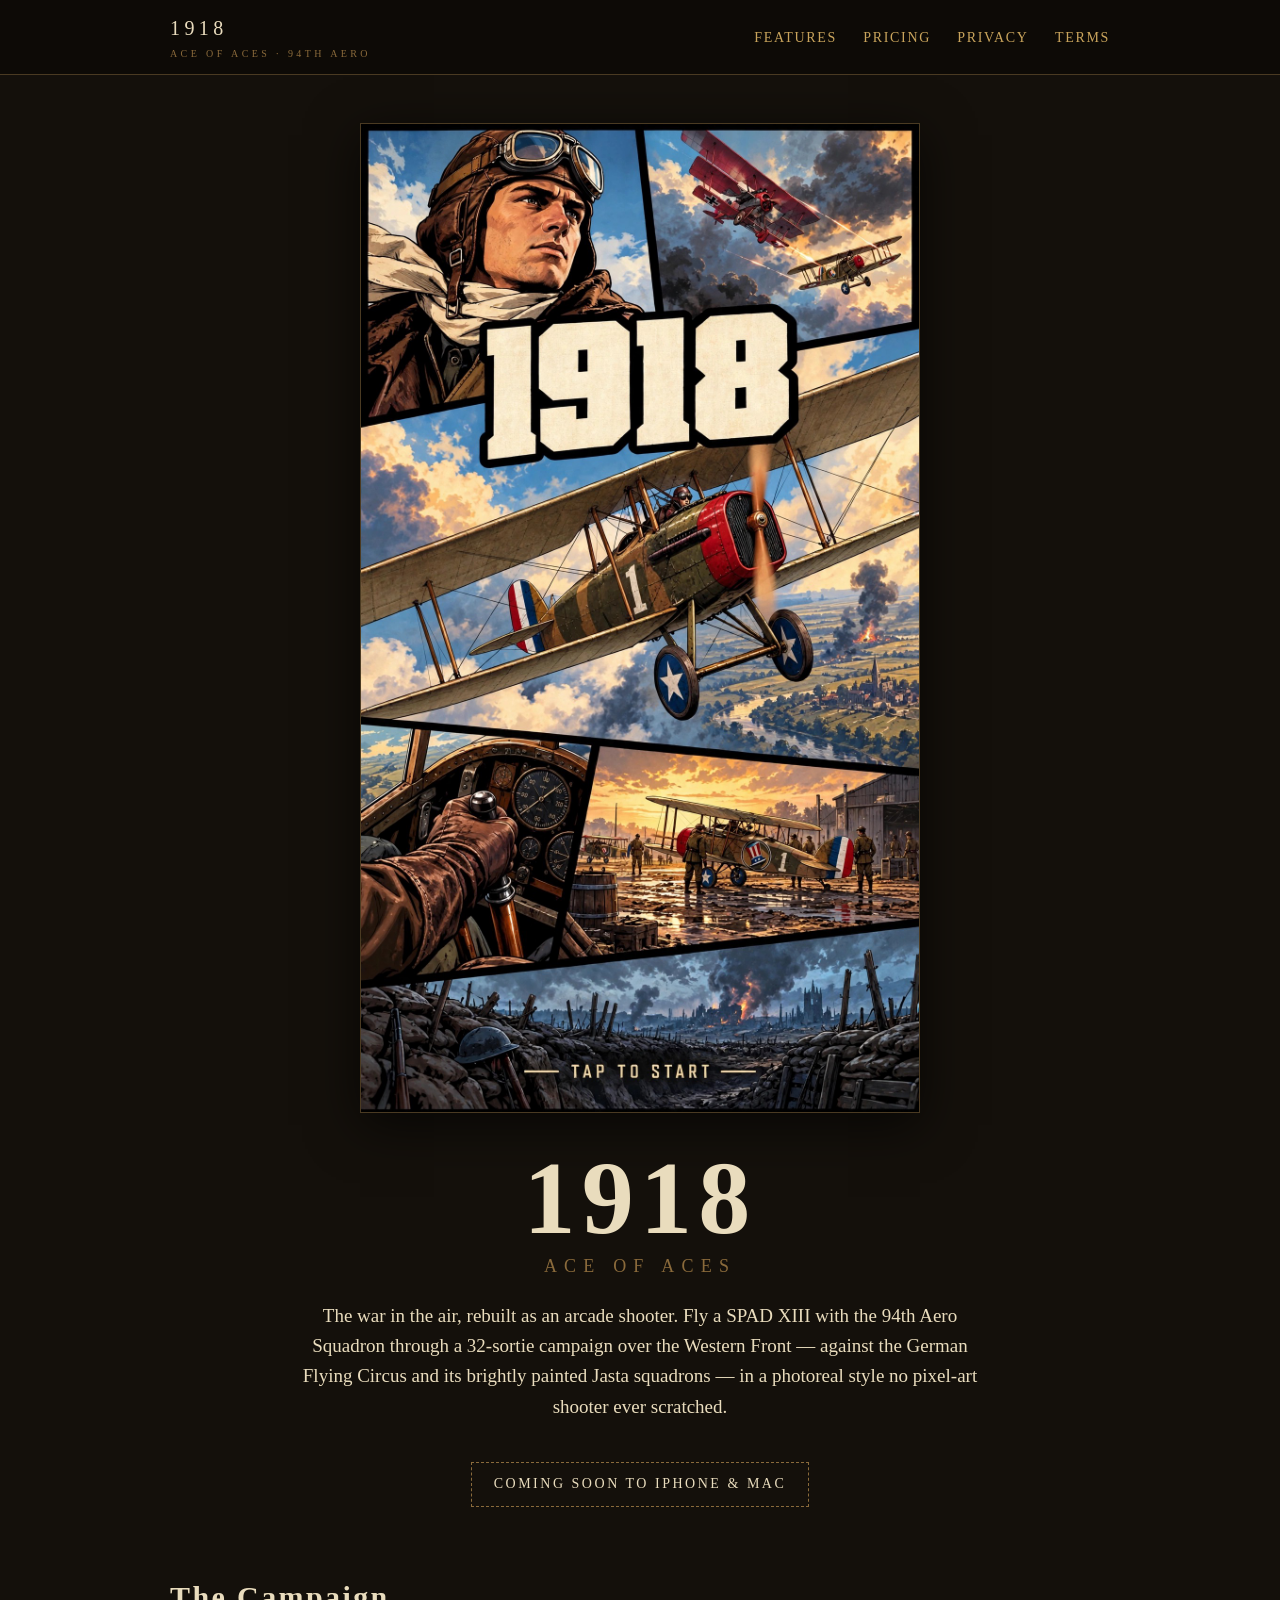
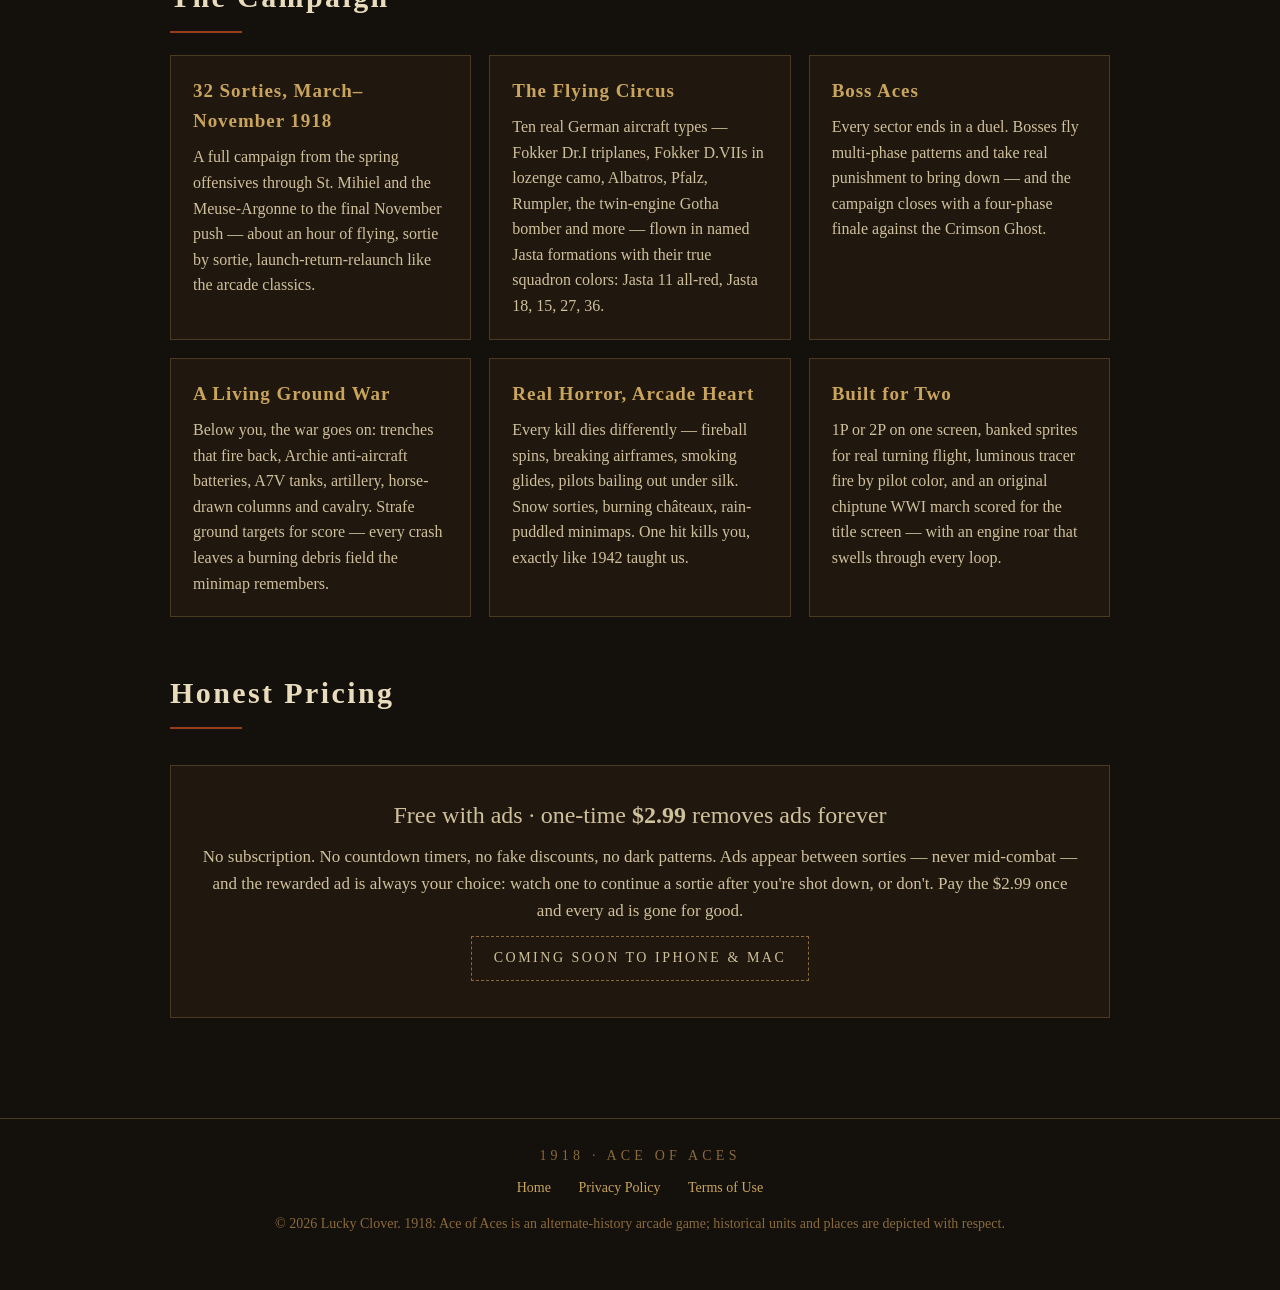
==== index.html @ 44a442b6 "1918 marketing site: landing, privacy, terms" ====
<!DOCTYPE html>
<html lang="en">
<head>
<meta charset="utf-8">
<meta name="viewport" content="width=device-width, initial-scale=1">
<title>1918: Ace of Aces — WWI Arcade Shooter for iPhone &amp; Mac</title>
<meta name="description" content="1918: Ace of Aces is a photoreal WWI arcade shooter: a 32-sortie campaign over the Western Front, the German Flying Circus's Jasta squadrons, and an original chiptune march. Free with ads; one-time $2.99 removes ads forever. Coming soon to iPhone &amp; Mac.">
<link rel="stylesheet" href="style.css">
</head>
<body>

<header class="site-header">
  <div class="wrap">
    <a class="brand" href="index.html">1918<small>ACE OF ACES · 94TH AERO</small></a>
    <nav class="main">
      <a href="#features">Features</a>
      <a href="#pricing">Pricing</a>
      <a href="privacy.html">Privacy</a>
      <a href="terms.html">Terms</a>
    </nav>
  </div>
</header>

<main class="wrap">

  <div class="hero">
    <img class="hero-art" src="images/title-comic-panels.jpg" alt="1918: Ace of Aces title art — a SPAD XIII over the Western Front, comic-panel poster">
    <h1>1918</h1>
    <p class="sub">Ace of Aces</p>
    <p class="pitch">The war in the air, rebuilt as an arcade shooter. Fly a SPAD XIII
    with the 94th Aero Squadron through a 32-sortie campaign over the Western Front —
    against the German Flying Circus and its brightly painted Jasta squadrons —
    in a photoreal style no pixel-art shooter ever scratched.</p>
    <p class="coming-soon">Coming soon to iPhone &amp; Mac</p>
  </div>

  <section class="block" id="features">
    <h2 class="sec">The Campaign</h2>
    <div class="sec-rule"></div>
    <div class="features">
      <div class="feature">
        <h3>32 Sorties, March–November 1918</h3>
        <p>A full campaign from the spring offensives through St. Mihiel and the
        Meuse-Argonne to the final November push — about an hour of flying, sortie
        by sortie, launch-return-relaunch like the arcade classics.</p>
      </div>
      <div class="feature">
        <h3>The Flying Circus</h3>
        <p>Ten real German aircraft types — Fokker Dr.I triplanes, Fokker D.VIIs in
        lozenge camo, Albatros, Pfalz, Rumpler, the twin-engine Gotha bomber and
        more — flown in named Jasta formations with their true squadron colors:
        Jasta 11 all-red, Jasta 18, 15, 27, 36.</p>
      </div>
      <div class="feature">
        <h3>Boss Aces</h3>
        <p>Every sector ends in a duel. Bosses fly multi-phase patterns and take
        real punishment to bring down — and the campaign closes with a four-phase
        finale against the Crimson Ghost.</p>
      </div>
      <div class="feature">
        <h3>A Living Ground War</h3>
        <p>Below you, the war goes on: trenches that fire back, Archie anti-aircraft
        batteries, A7V tanks, artillery, horse-drawn columns and cavalry. Strafe
        ground targets for score — every crash leaves a burning debris field the
        minimap remembers.</p>
      </div>
      <div class="feature">
        <h3>Real Horror, Arcade Heart</h3>
        <p>Every kill dies differently — fireball spins, breaking airframes,
        smoking glides, pilots bailing out under silk. Snow sorties, burning
        châteaux, rain-puddled minimaps. One hit kills you, exactly like 1942
        taught us.</p>
      </div>
      <div class="feature">
        <h3>Built for Two</h3>
        <p>1P or 2P on one screen, banked sprites for real turning flight, luminous
        tracer fire by pilot color, and an original chiptune WWI march scored for
        the title screen — with an engine roar that swells through every loop.</p>
      </div>
    </div>
  </section>

  <section class="block" id="pricing">
    <h2 class="sec">Honest Pricing</h2>
    <div class="sec-rule"></div>
    <div class="pricing">
      <p class="price-line">Free with ads · one-time <strong>$2.99</strong> removes ads forever</p>
      <p>No subscription. No countdown timers, no fake discounts, no dark patterns.
      Ads appear between sorties — never mid-combat — and the rewarded ad is always
      your choice: watch one to continue a sortie after you're shot down, or don't.
      Pay the $2.99 once and every ad is gone for good.</p>
      <p class="coming-soon">Coming soon to iPhone &amp; Mac</p>
    </div>
  </section>

</main>

<footer class="site-footer">
  <div class="wrap">
    <div class="foot-brand">1918 · Ace of Aces</div>
    <a href="index.html">Home</a>
    <a href="privacy.html">Privacy Policy</a>
    <a href="terms.html">Terms of Use</a>
    <p>© 2026 Lucky Clover. 1918: Ace of Aces is an alternate-history arcade game;
    historical units and places are depicted with respect.</p>
  </div>
</footer>

</body>
</html>
---- style.css ----
/* 1918: Ace of Aces — marketing & legal site
   WWI sepia / aged-paper identity, squadron type, single stylesheet. */

:root {
  --ink: #221a10;
  --paper: #e9dcbd;
  --paper-dark: #d9c79c;
  --sepia: #8a6a3b;
  --rust: #9a3b1e;
  --bg: #14100b;
  --panel: #20180f;
  --line: #4a3a22;
  --gold: #c9a45c;
}

* { box-sizing: border-box; }

html { scroll-behavior: smooth; }

body {
  margin: 0;
  background: var(--bg);
  color: var(--paper);
  font-family: "Iowan Old Style", "Palatino Linotype", Palatino, Georgia, serif;
  line-height: 1.6;
  font-size: 17px;
}

a { color: var(--gold); }
a:hover { color: var(--paper); }

.wrap {
  max-width: 980px;
  margin: 0 auto;
  padding: 0 20px;
}

/* ---------- header ---------- */

.site-header {
  border-bottom: 1px solid var(--line);
  background: #0d0a06;
  position: sticky;
  top: 0;
  z-index: 10;
}

.site-header .wrap {
  display: flex;
  align-items: center;
  justify-content: space-between;
  padding-top: 12px;
  padding-bottom: 12px;
}

.brand {
  font-family: "Big Caslon", "Book Antiqua", Georgia, serif;
  letter-spacing: 0.22em;
  font-size: 20px;
  color: var(--paper);
  text-decoration: none;
}

.brand small {
  display: block;
  font-size: 10px;
  letter-spacing: 0.34em;
  color: var(--sepia);
  margin-top: 2px;
}

nav.main a {
  margin-left: 22px;
  text-decoration: none;
  font-size: 14px;
  letter-spacing: 0.12em;
  text-transform: uppercase;
}

/* ---------- hero ---------- */

.hero {
  text-align: center;
  padding: 48px 0 8px;
}

.hero-art {
  max-width: 560px;
  width: 100%;
  height: auto;
  border: 1px solid var(--line);
  box-shadow: 0 12px 48px rgba(0, 0, 0, 0.65);
}

.hero h1 {
  font-size: clamp(52px, 11vw, 104px);
  line-height: 0.95;
  margin: 28px 0 4px;
  letter-spacing: 0.06em;
  color: var(--paper);
}

.hero .sub {
  letter-spacing: 0.4em;
  font-size: clamp(13px, 2.6vw, 18px);
  color: var(--sepia);
  text-transform: uppercase;
  margin: 0 0 20px;
}

.hero .pitch {
  max-width: 680px;
  margin: 0 auto 26px;
  font-size: 19px;
}

/* ---------- buttons ---------- */

.btn {
  display: inline-block;
  background: var(--rust);
  color: #f5ead0;
  text-decoration: none;
  padding: 14px 30px;
  border: 1px solid #c0562f;
  letter-spacing: 0.14em;
  text-transform: uppercase;
  font-size: 15px;
}

.btn:hover { background: #b0481f; color: #fff; }

.btn.ghost {
  background: transparent;
  border-color: var(--sepia);
  color: var(--paper);
}

/* ---------- sections ---------- */

section.block { padding: 44px 0 8px; }

h2.sec {
  font-size: 30px;
  letter-spacing: 0.08em;
  margin: 0 0 6px;
  color: var(--paper);
}

.sec-rule {
  width: 72px;
  height: 2px;
  background: var(--rust);
  margin: 10px 0 22px;
}

.features {
  display: grid;
  grid-template-columns: repeat(auto-fit, minmax(260px, 1fr));
  gap: 18px;
}

.feature {
  background: var(--panel);
  border: 1px solid var(--line);
  padding: 20px 22px;
}

.feature h3 {
  margin: 0 0 8px;
  font-size: 19px;
  letter-spacing: 0.05em;
  color: var(--gold);
}

.feature p { margin: 0; font-size: 16px; color: #cfc09c; }

/* ---------- pricing / CTA ---------- */

.pricing {
  background: var(--panel);
  border: 1px solid var(--line);
  padding: 30px 28px;
  text-align: center;
  margin: 36px 0;
}

.pricing .price-line {
  font-size: 24px;
  margin: 0 0 8px;
}

.pricing p { margin: 6px 0; color: #cfc09c; }

.coming-soon {
  display: inline-block;
  margin-top: 14px;
  padding: 10px 22px;
  border: 1px dashed var(--sepia);
  letter-spacing: 0.18em;
  text-transform: uppercase;
  font-size: 14px;
  color: var(--paper);
}

/* ---------- legal pages ---------- */

.legal {
  background: #171008;
  border: 1px solid var(--line);
  padding: 40px 34px;
  margin: 36px 0;
}

.legal h1 {
  font-size: 36px;
  margin: 0 0 4px;
  letter-spacing: 0.04em;
}

.legal .effective { color: var(--sepia); margin: 0 0 26px; }

.legal h2 {
  font-size: 21px;
  margin: 30px 0 8px;
  color: var(--gold);
  letter-spacing: 0.04em;
}

.legal p, .legal li { font-size: 16px; color: #ddd0ac; }

.legal ul { padding-left: 22px; }

/* ---------- footer ---------- */

.site-footer {
  border-top: 1px solid var(--line);
  margin-top: 56px;
  padding: 26px 0 40px;
  text-align: center;
  color: var(--sepia);
  font-size: 14px;
}

.site-footer a { margin: 0 12px; text-decoration: none; }

.site-footer .foot-brand {
  letter-spacing: 0.3em;
  text-transform: uppercase;
  margin-bottom: 10px;
}

@media (max-width: 560px) {
  nav.main a { margin-left: 14px; font-size: 12px; }
  .legal { padding: 28px 20px; }
  .hero { padding-top: 30px; }
}
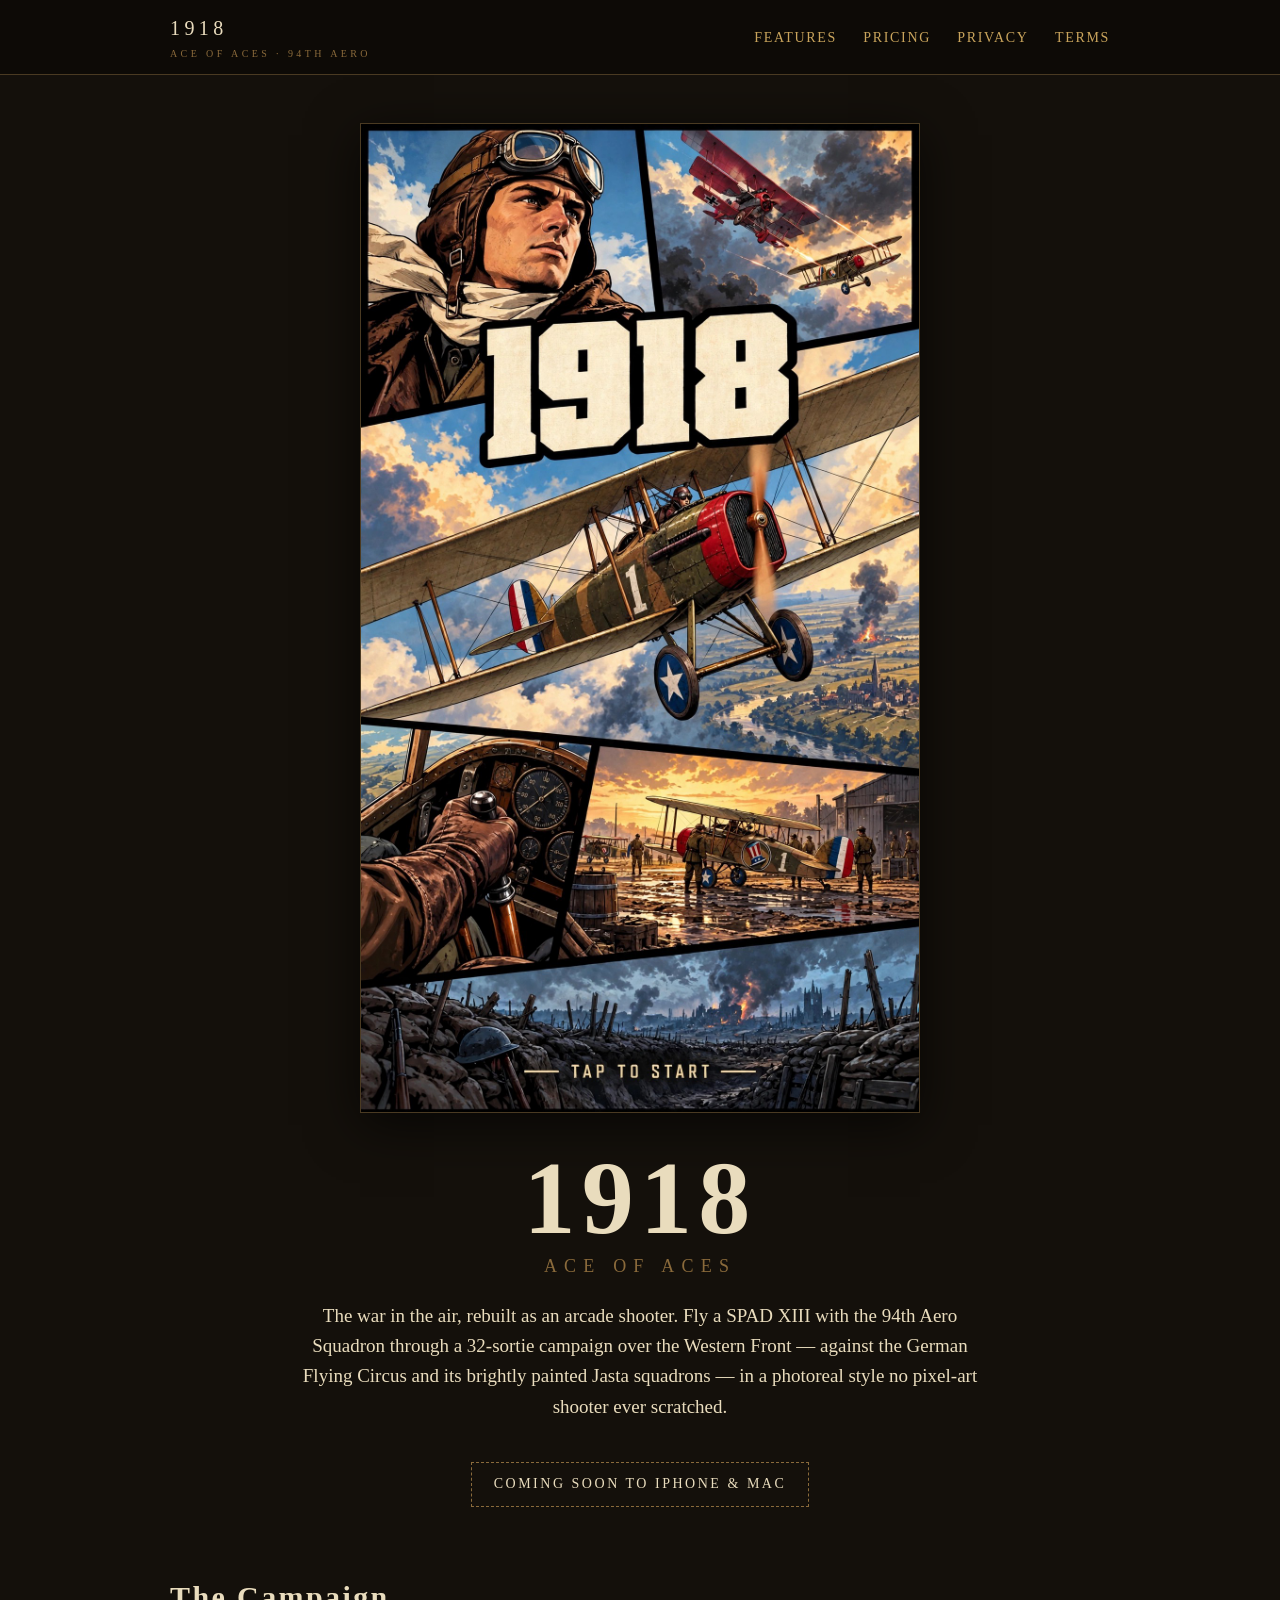
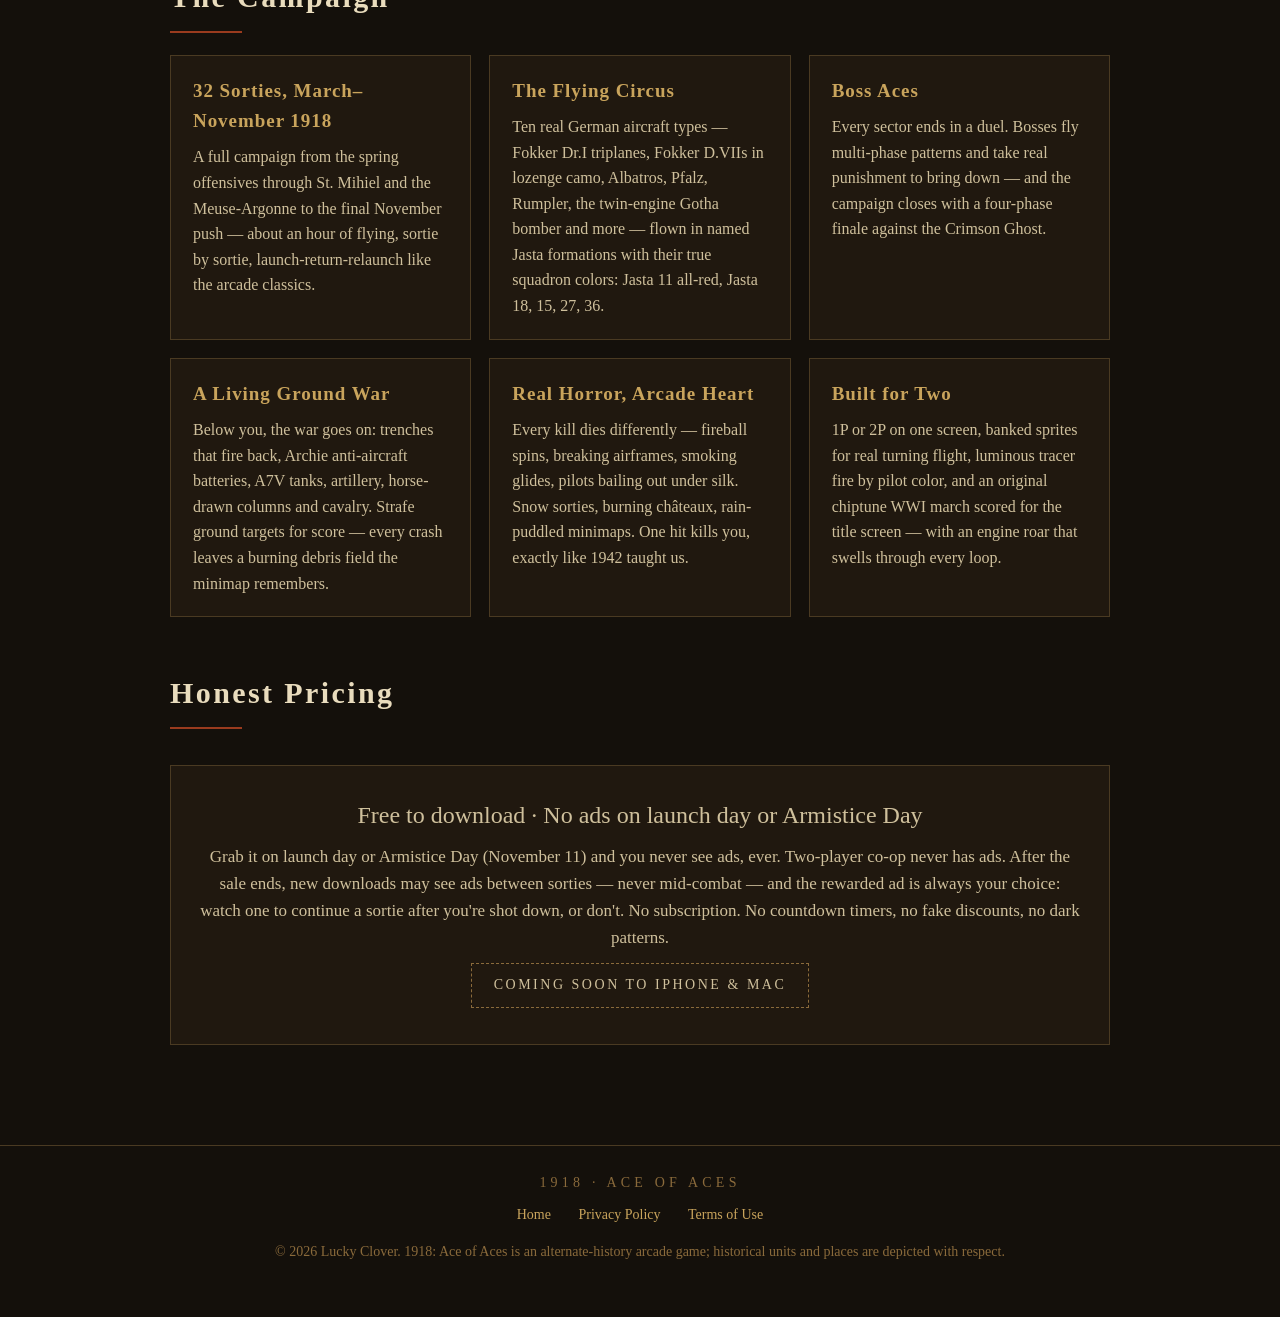
==== commit 059a023e: "Update Privacy + Terms for the Armistice Day free launch - Remove the cancelled $2.99 Remove Ads IAP" ====
--- a/index.html
+++ b/index.html
@@ -4,7 +4,7 @@
 <meta charset="utf-8">
 <meta name="viewport" content="width=device-width, initial-scale=1">
 <title>1918: Ace of Aces — WWI Arcade Shooter for iPhone &amp; Mac</title>
-<meta name="description" content="1918: Ace of Aces is a photoreal WWI arcade shooter: a 32-sortie campaign over the Western Front, the German Flying Circus's Jasta squadrons, and an original chiptune march. Free with ads; one-time $2.99 removes ads forever. Coming soon to iPhone &amp; Mac.">
+<meta name="description" content="1918: Ace of Aces is a photoreal WWI arcade shooter: a 32-sortie campaign over the Western Front, the German Flying Circus's Jasta squadrons, and an original chiptune march. Free to download — grab it on launch day or Armistice Day and never see ads, ever. Coming soon to iPhone &amp; Mac.">
 <link rel="stylesheet" href="style.css">
 </head>
 <body>
@@ -84,11 +84,13 @@
     <h2 class="sec">Honest Pricing</h2>
     <div class="sec-rule"></div>
     <div class="pricing">
-      <p class="price-line">Free with ads · one-time <strong>$2.99</strong> removes ads forever</p>
-      <p>No subscription. No countdown timers, no fake discounts, no dark patterns.
-      Ads appear between sorties — never mid-combat — and the rewarded ad is always
-      your choice: watch one to continue a sortie after you're shot down, or don't.
-      Pay the $2.99 once and every ad is gone for good.</p>
+      <p class="price-line">Free to download · No ads on launch day or Armistice Day</p>
+      <p>Grab it on launch day or Armistice Day (November 11) and you never
+      see ads, ever. Two-player co-op never has ads. After the sale ends,
+      new downloads may see ads between sorties — never mid-combat — and the
+      rewarded ad is always your choice: watch one to continue a sortie after
+      you're shot down, or don't. No subscription. No countdown timers, no
+      fake discounts, no dark patterns.</p>
       <p class="coming-soon">Coming soon to iPhone &amp; Mac</p>
     </div>
   </section>
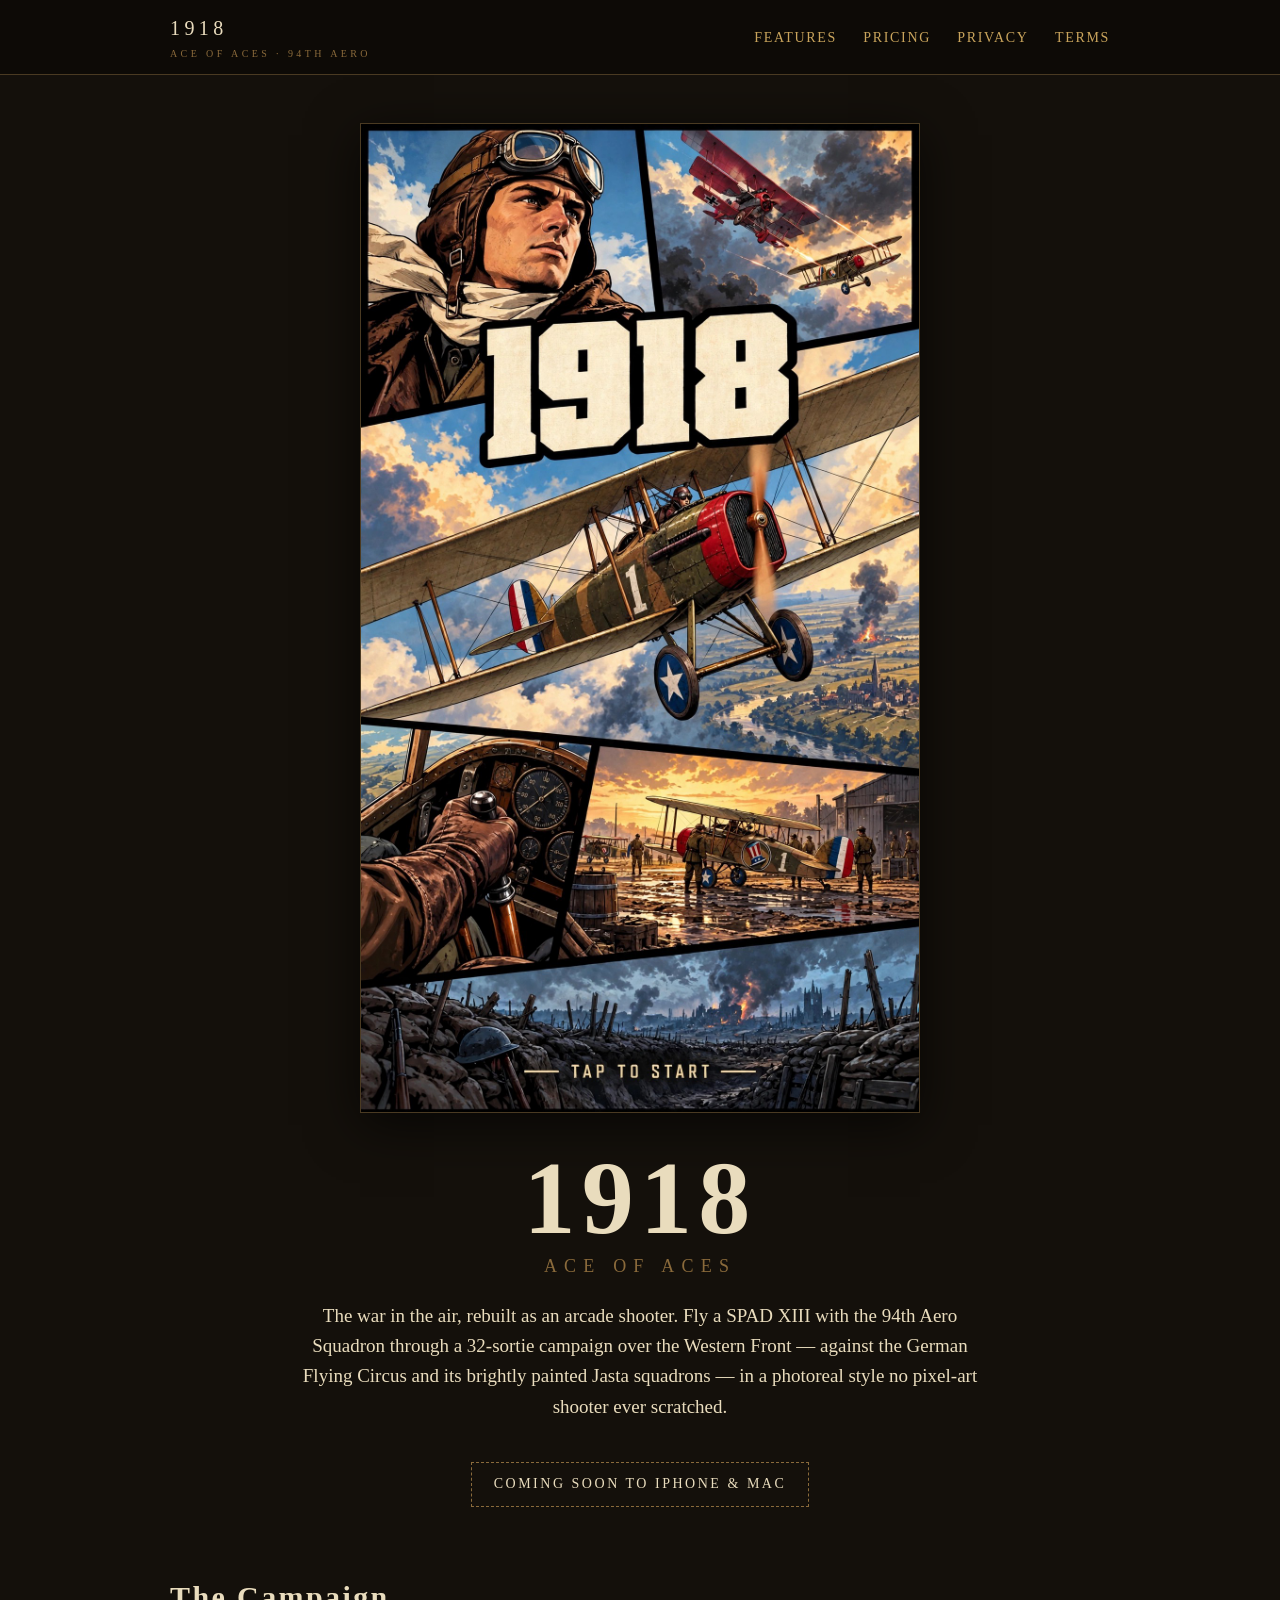
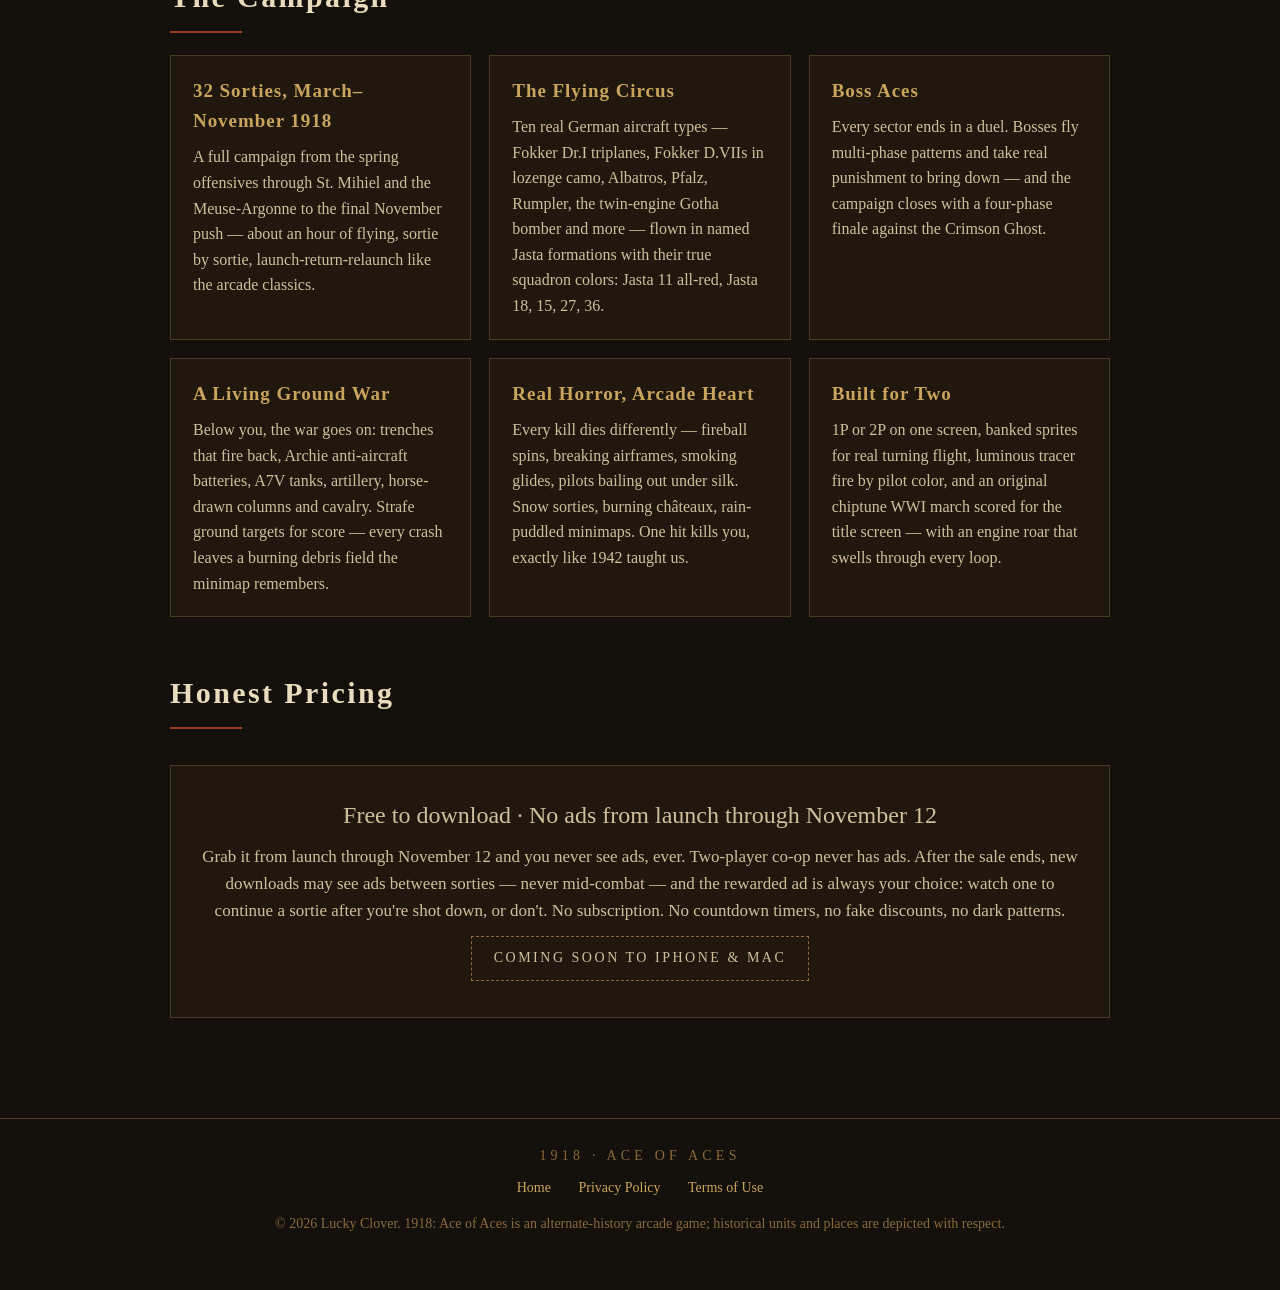
==== commit 0279de5e: "Free window now runs through November 12 - Launch offer: free, no ads from release through Nov 12, 2" ====
--- a/index.html
+++ b/index.html
@@ -4,7 +4,7 @@
 <meta charset="utf-8">
 <meta name="viewport" content="width=device-width, initial-scale=1">
 <title>1918: Ace of Aces — WWI Arcade Shooter for iPhone &amp; Mac</title>
-<meta name="description" content="1918: Ace of Aces is a photoreal WWI arcade shooter: a 32-sortie campaign over the Western Front, the German Flying Circus's Jasta squadrons, and an original chiptune march. Free to download — grab it on launch day or Armistice Day and never see ads, ever. Coming soon to iPhone &amp; Mac.">
+<meta name="description" content="1918: Ace of Aces is a photoreal WWI arcade shooter: a 32-sortie campaign over the Western Front, the German Flying Circus's Jasta squadrons, and an original chiptune march. Free to download — grab it from launch through November 12 and never see ads, ever. Coming soon to iPhone &amp; Mac.">
 <link rel="stylesheet" href="style.css">
 </head>
 <body>
@@ -84,8 +84,8 @@
     <h2 class="sec">Honest Pricing</h2>
     <div class="sec-rule"></div>
     <div class="pricing">
-      <p class="price-line">Free to download · No ads on launch day or Armistice Day</p>
-      <p>Grab it on launch day or Armistice Day (November 11) and you never
+      <p class="price-line">Free to download · No ads from launch through November 12</p>
+      <p>Grab it from launch through November 12 and you never
       see ads, ever. Two-player co-op never has ads. After the sale ends,
       new downloads may see ads between sorties — never mid-combat — and the
       rewarded ad is always your choice: watch one to continue a sortie after
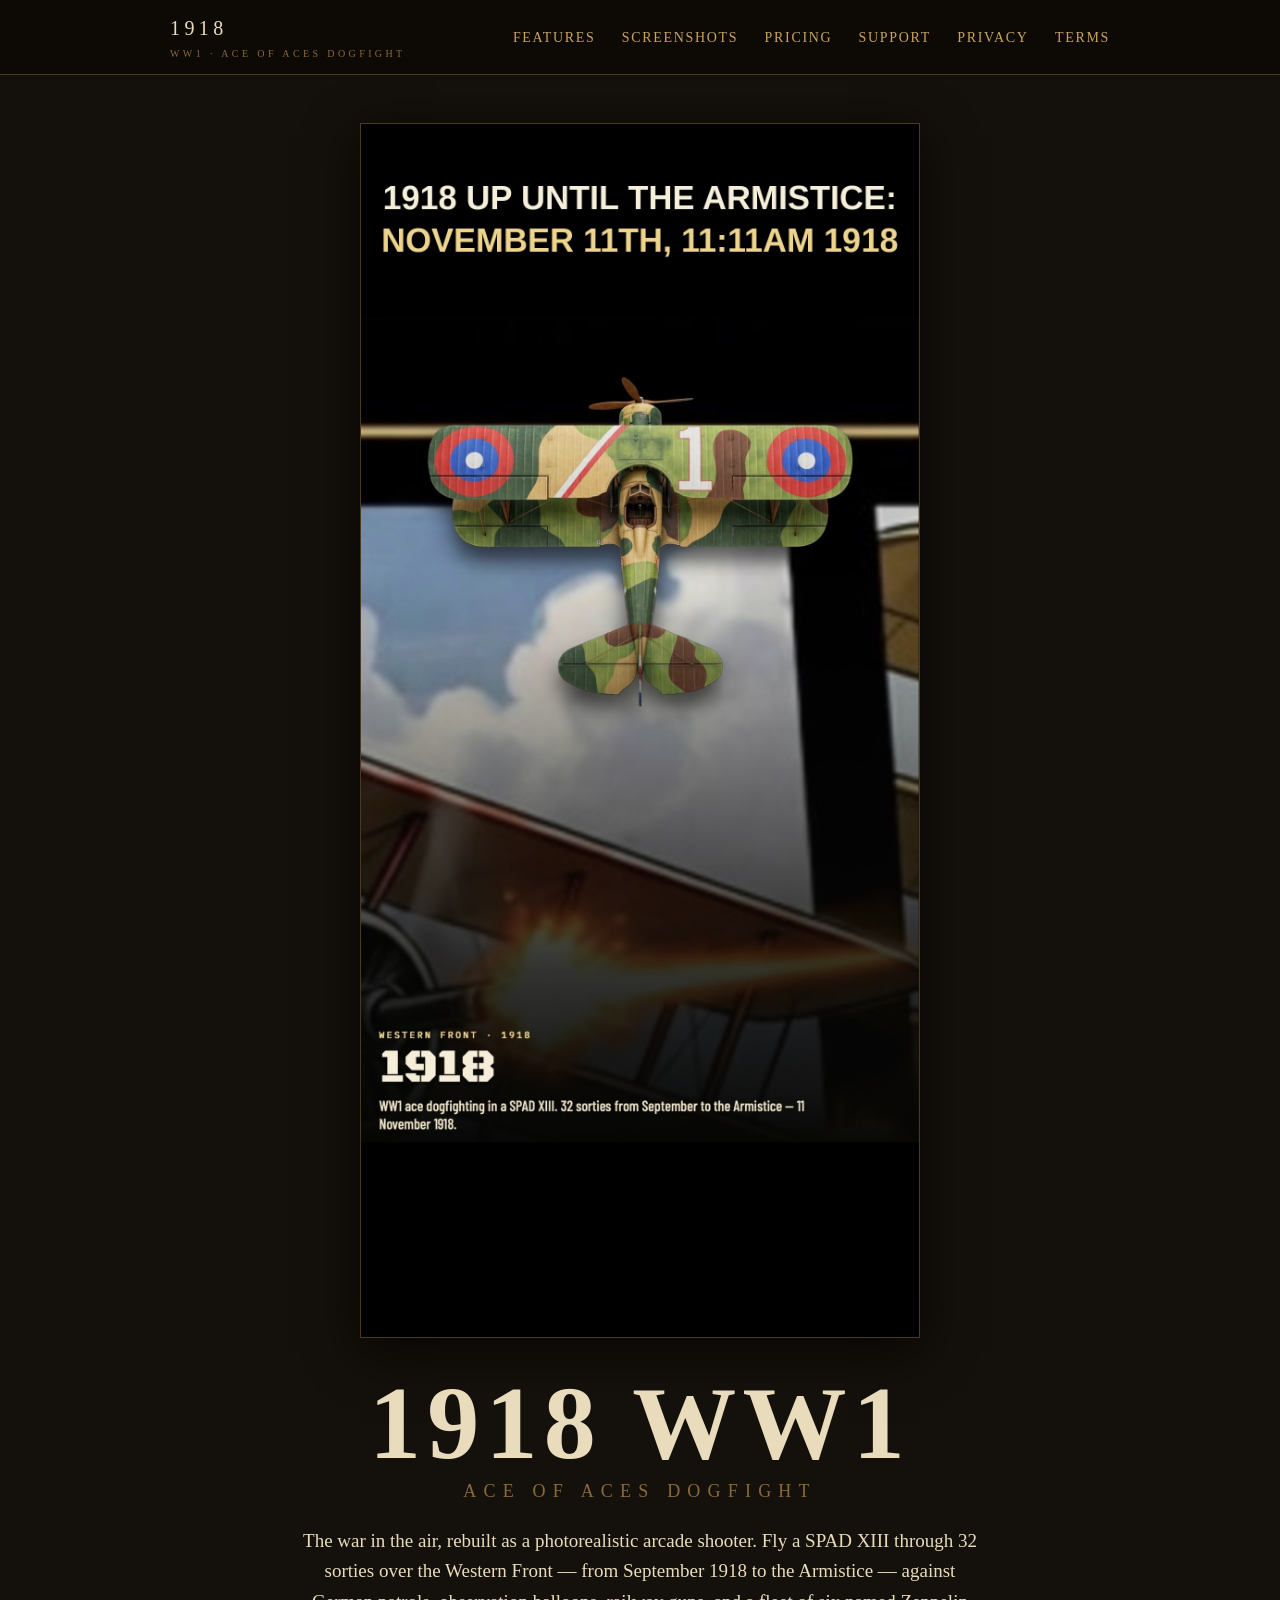
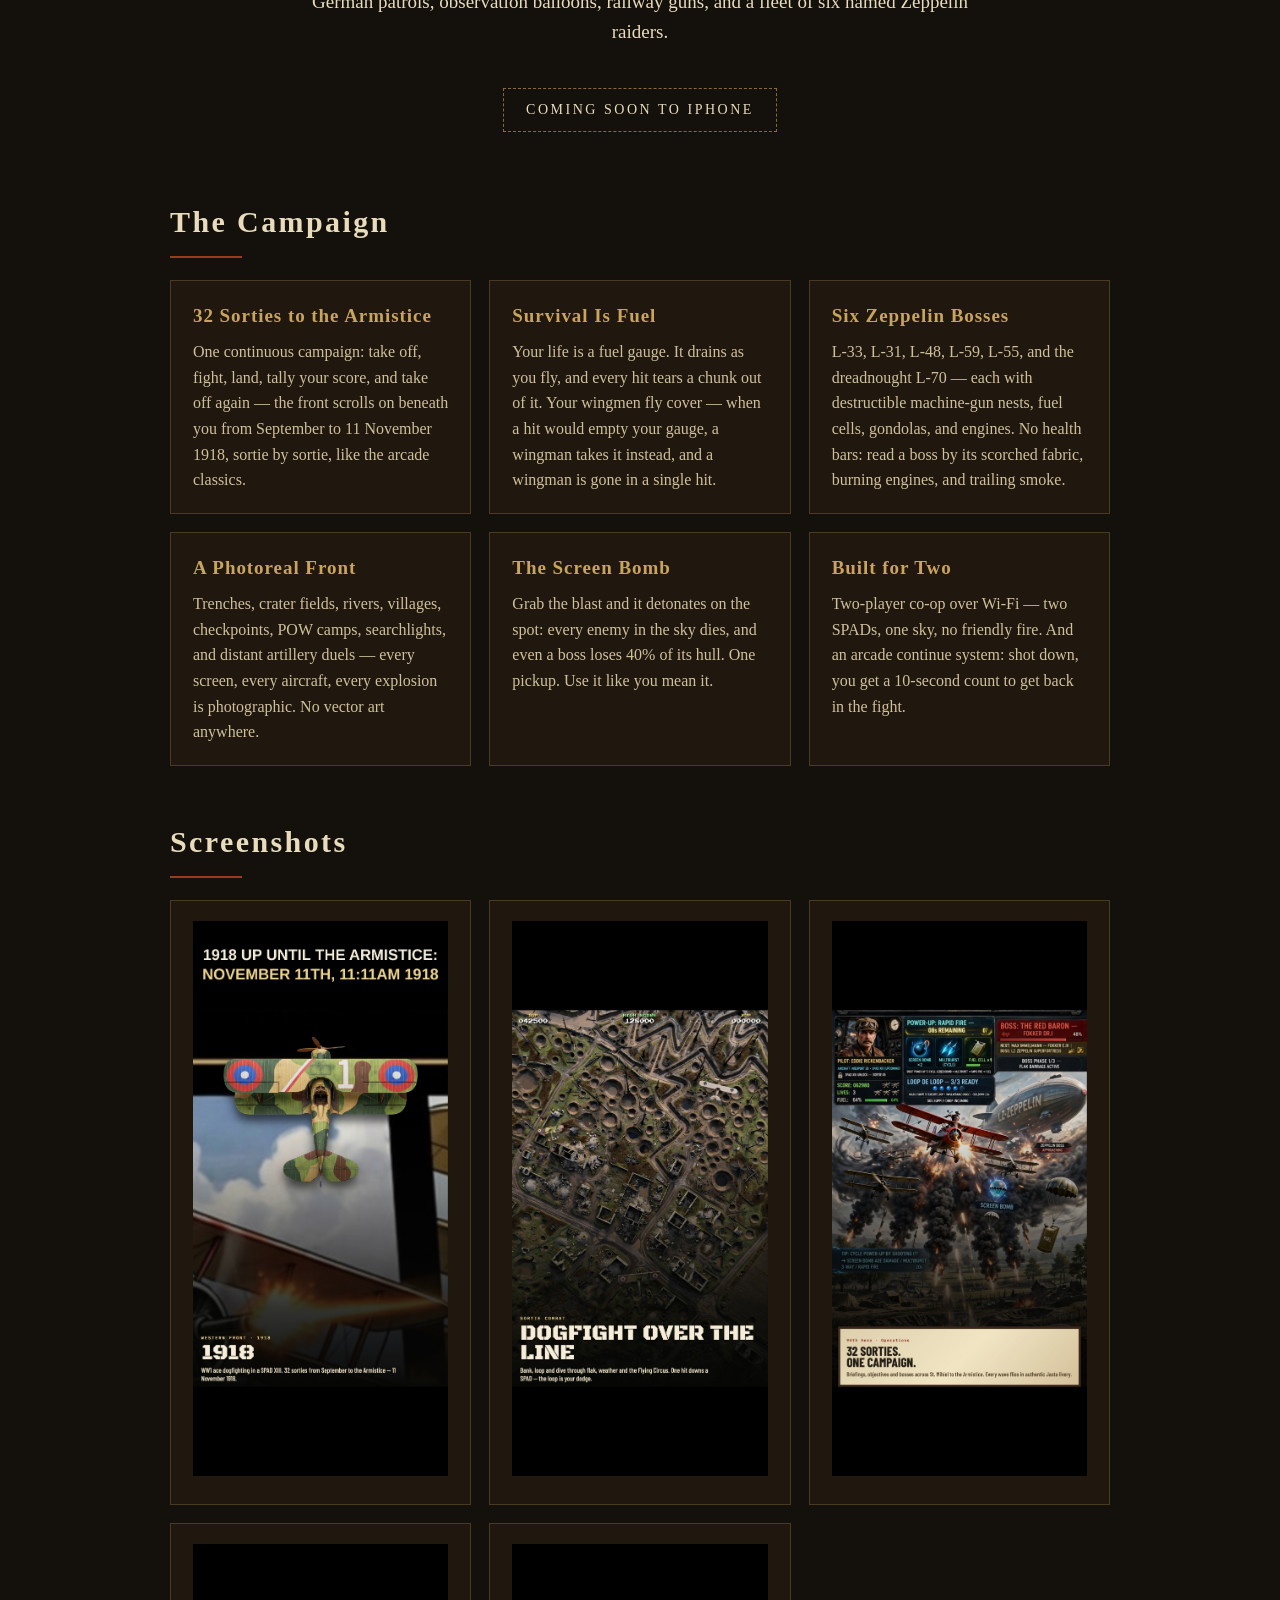
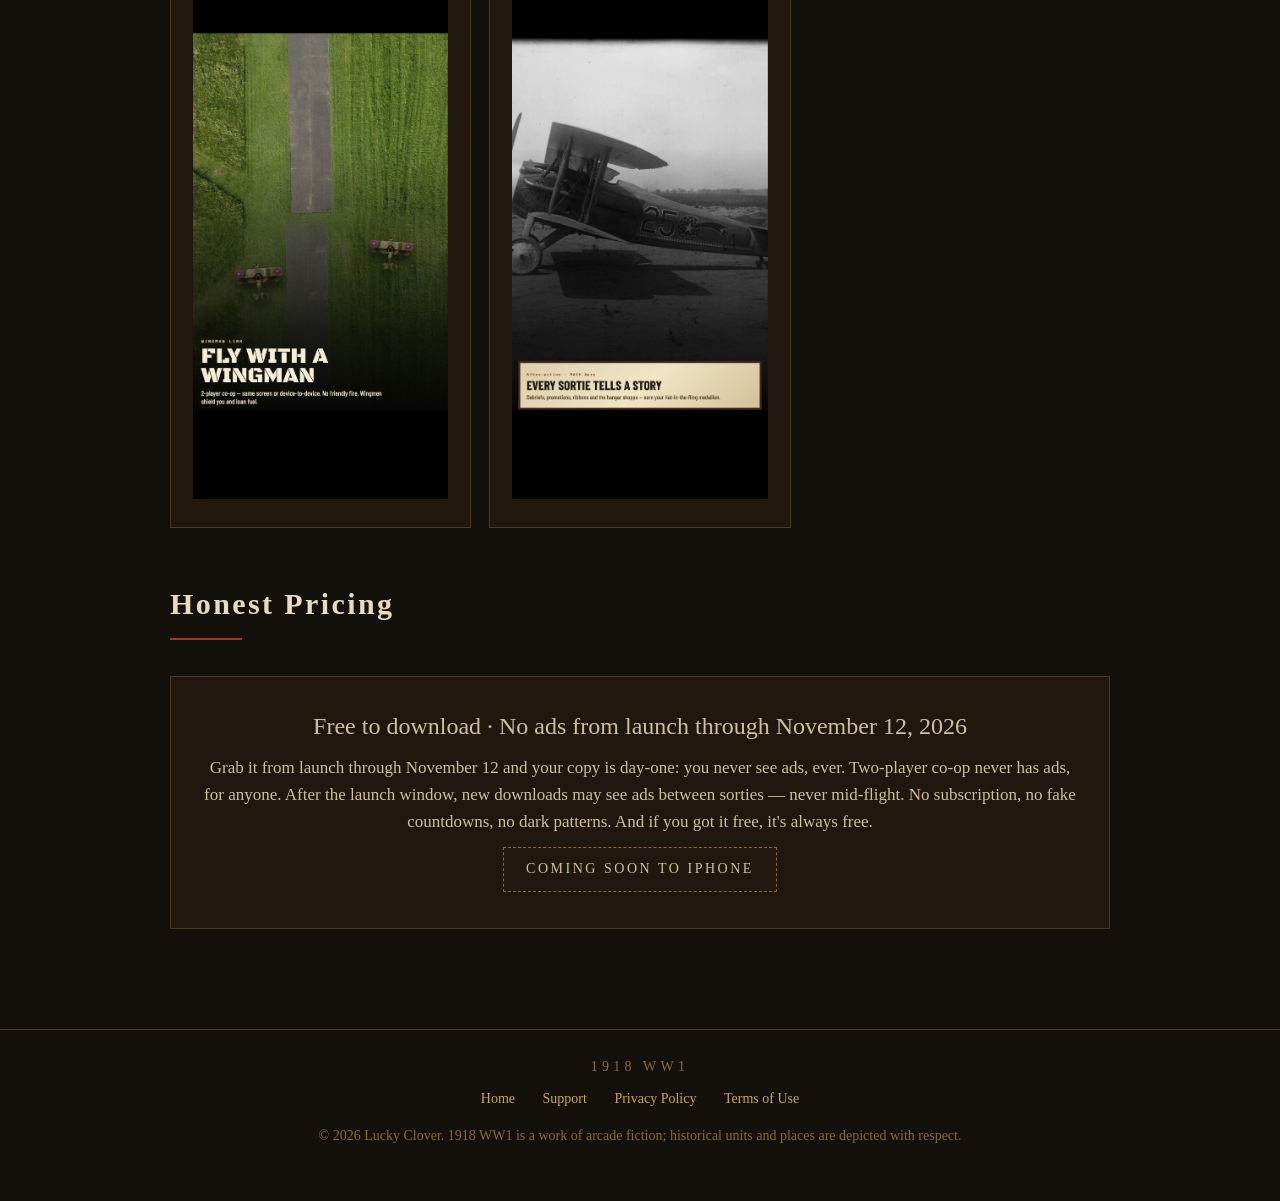
==== commit e2f67f97: "Marketing funnel refresh + support page for the v1 launch" ====
--- a/index.html
+++ b/index.html
@@ -3,18 +3,20 @@
 <head>
 <meta charset="utf-8">
 <meta name="viewport" content="width=device-width, initial-scale=1">
-<title>1918: Ace of Aces — WWI Arcade Shooter for iPhone &amp; Mac</title>
-<meta name="description" content="1918: Ace of Aces is a photoreal WWI arcade shooter: a 32-sortie campaign over the Western Front, the German Flying Circus's Jasta squadrons, and an original chiptune march. Free to download — grab it from launch through November 12 and never see ads, ever. Coming soon to iPhone &amp; Mac.">
+<title>1918 WW1 — Photoreal WWI Arcade Shooter for iPhone</title>
+<meta name="description" content="1918 WW1 is a photorealistic WWI arcade dogfight shooter: fly a SPAD XIII through 32 sorties over the Western Front, battle six named Zeppelin bosses, and fly 2-player Wi-Fi co-op. Free to download — grab it from launch through November 12, 2026 and never see ads, ever.">
 <link rel="stylesheet" href="style.css">
 </head>
 <body>
 
 <header class="site-header">
   <div class="wrap">
-    <a class="brand" href="index.html">1918<small>ACE OF ACES · 94TH AERO</small></a>
+    <a class="brand" href="index.html">1918<small>WW1 · ACE OF ACES DOGFIGHT</small></a>
     <nav class="main">
       <a href="#features">Features</a>
+      <a href="#screenshots">Screenshots</a>
       <a href="#pricing">Pricing</a>
+      <a href="support.html">Support</a>
       <a href="privacy.html">Privacy</a>
       <a href="terms.html">Terms</a>
     </nav>
@@ -24,14 +26,14 @@
 <main class="wrap">
 
   <div class="hero">
-    <img class="hero-art" src="images/title-comic-panels.jpg" alt="1918: Ace of Aces title art — a SPAD XIII over the Western Front, comic-panel poster">
-    <h1>1918</h1>
-    <p class="sub">Ace of Aces</p>
-    <p class="pitch">The war in the air, rebuilt as an arcade shooter. Fly a SPAD XIII
-    with the 94th Aero Squadron through a 32-sortie campaign over the Western Front —
-    against the German Flying Circus and its brightly painted Jasta squadrons —
-    in a photoreal style no pixel-art shooter ever scratched.</p>
-    <p class="coming-soon">Coming soon to iPhone &amp; Mac</p>
+    <img class="hero-art" src="images/screenshot-title.jpg" alt="1918 WW1 title screen — a SPAD XIII over the Western Front. 1918 up until the Armistice: November 11th, 11:11AM 1918.">
+    <h1>1918 WW1</h1>
+    <p class="sub">Ace of Aces Dogfight</p>
+    <p class="pitch">The war in the air, rebuilt as a photorealistic arcade shooter. Fly a
+    SPAD XIII through 32 sorties over the Western Front — from September 1918 to the
+    Armistice — against German patrols, observation balloons, railway guns, and a fleet
+    of six named Zeppelin raiders.</p>
+    <p class="coming-soon">Coming soon to iPhone</p>
   </div>
 
   <section class="block" id="features">
@@ -39,44 +41,52 @@
     <div class="sec-rule"></div>
     <div class="features">
       <div class="feature">
-        <h3>32 Sorties, March–November 1918</h3>
-        <p>A full campaign from the spring offensives through St. Mihiel and the
-        Meuse-Argonne to the final November push — about an hour of flying, sortie
-        by sortie, launch-return-relaunch like the arcade classics.</p>
+        <h3>32 Sorties to the Armistice</h3>
+        <p>One continuous campaign: take off, fight, land, tally your score, and take
+        off again — the front scrolls on beneath you from September to
+        11 November 1918, sortie by sortie, like the arcade classics.</p>
       </div>
       <div class="feature">
-        <h3>The Flying Circus</h3>
-        <p>Ten real German aircraft types — Fokker Dr.I triplanes, Fokker D.VIIs in
-        lozenge camo, Albatros, Pfalz, Rumpler, the twin-engine Gotha bomber and
-        more — flown in named Jasta formations with their true squadron colors:
-        Jasta 11 all-red, Jasta 18, 15, 27, 36.</p>
+        <h3>Survival Is Fuel</h3>
+        <p>Your life is a fuel gauge. It drains as you fly, and every hit tears a
+        chunk out of it. Your wingmen fly cover — when a hit would empty your gauge, a
+        wingman takes it instead, and a wingman is gone in a single hit.</p>
       </div>
       <div class="feature">
-        <h3>Boss Aces</h3>
-        <p>Every sector ends in a duel. Bosses fly multi-phase patterns and take
-        real punishment to bring down — and the campaign closes with a four-phase
-        finale against the Crimson Ghost.</p>
+        <h3>Six Zeppelin Bosses</h3>
+        <p>L-33, L-31, L-48, L-59, L-55, and the dreadnought L-70 — each with
+        destructible machine-gun nests, fuel cells, gondolas, and engines. No health
+        bars: read a boss by its scorched fabric, burning engines, and trailing smoke.</p>
       </div>
       <div class="feature">
-        <h3>A Living Ground War</h3>
-        <p>Below you, the war goes on: trenches that fire back, Archie anti-aircraft
-        batteries, A7V tanks, artillery, horse-drawn columns and cavalry. Strafe
-        ground targets for score — every crash leaves a burning debris field the
-        minimap remembers.</p>
+        <h3>A Photoreal Front</h3>
+        <p>Trenches, crater fields, rivers, villages, checkpoints, POW camps,
+        searchlights, and distant artillery duels — every screen, every aircraft,
+        every explosion is photographic. No vector art anywhere.</p>
       </div>
       <div class="feature">
-        <h3>Real Horror, Arcade Heart</h3>
-        <p>Every kill dies differently — fireball spins, breaking airframes,
-        smoking glides, pilots bailing out under silk. Snow sorties, burning
-        châteaux, rain-puddled minimaps. One hit kills you, exactly like 1942
-        taught us.</p>
+        <h3>The Screen Bomb</h3>
+        <p>Grab the blast and it detonates on the spot: every enemy in the sky dies,
+        and even a boss loses 40% of its hull. One pickup. Use it like you mean it.</p>
       </div>
       <div class="feature">
         <h3>Built for Two</h3>
-        <p>1P or 2P on one screen, banked sprites for real turning flight, luminous
-        tracer fire by pilot color, and an original chiptune WWI march scored for
-        the title screen — with an engine roar that swells through every loop.</p>
+        <p>Two-player co-op over Wi-Fi — two SPADs, one sky, no friendly fire.
+        And an arcade continue system: shot down, you get a 10-second count to
+        get back in the fight.</p>
       </div>
+    </div>
+  </section>
+
+  <section class="block" id="screenshots">
+    <h2 class="sec">Screenshots</h2>
+    <div class="sec-rule"></div>
+    <div class="features">
+      <div class="feature"><img src="images/screenshot-title.jpg" alt="1918 WW1 title screen" style="max-width:100%"></div>
+      <div class="feature"><img src="images/screenshot-dogfight.jpg" alt="Dogfight over the Western Front" style="max-width:100%"></div>
+      <div class="feature"><img src="images/screenshot-briefing.jpg" alt="Sortie briefing" style="max-width:100%"></div>
+      <div class="feature"><img src="images/screenshot-coop.jpg" alt="Two-player co-op" style="max-width:100%"></div>
+      <div class="feature"><img src="images/screenshot-debrief.jpg" alt="Sortie tally" style="max-width:100%"></div>
     </div>
   </section>
 
@@ -84,14 +94,13 @@
     <h2 class="sec">Honest Pricing</h2>
     <div class="sec-rule"></div>
     <div class="pricing">
-      <p class="price-line">Free to download · No ads from launch through November 12</p>
-      <p>Grab it from launch through November 12 and you never
-      see ads, ever. Two-player co-op never has ads. After the sale ends,
-      new downloads may see ads between sorties — never mid-combat — and the
-      rewarded ad is always your choice: watch one to continue a sortie after
-      you're shot down, or don't. No subscription. No countdown timers, no
-      fake discounts, no dark patterns.</p>
-      <p class="coming-soon">Coming soon to iPhone &amp; Mac</p>
+      <p class="price-line">Free to download · No ads from launch through November 12, 2026</p>
+      <p>Grab it from launch through November 12 and your copy is day-one: you never
+      see ads, ever. Two-player co-op never has ads, for anyone. After the launch
+      window, new downloads may see ads between sorties — never mid-flight. No
+      subscription, no fake countdowns, no dark patterns. And if you got it free,
+      it's always free.</p>
+      <p class="coming-soon">Coming soon to iPhone</p>
     </div>
   </section>
 
@@ -99,12 +108,13 @@
 
 <footer class="site-footer">
   <div class="wrap">
-    <div class="foot-brand">1918 · Ace of Aces</div>
+    <div class="foot-brand">1918 WW1</div>
     <a href="index.html">Home</a>
+    <a href="support.html">Support</a>
     <a href="privacy.html">Privacy Policy</a>
     <a href="terms.html">Terms of Use</a>
-    <p>© 2026 Lucky Clover. 1918: Ace of Aces is an alternate-history arcade game;
-    historical units and places are depicted with respect.</p>
+    <p>© 2026 Lucky Clover. 1918 WW1 is a work of arcade fiction; historical units
+    and places are depicted with respect.</p>
   </div>
 </footer>
 
